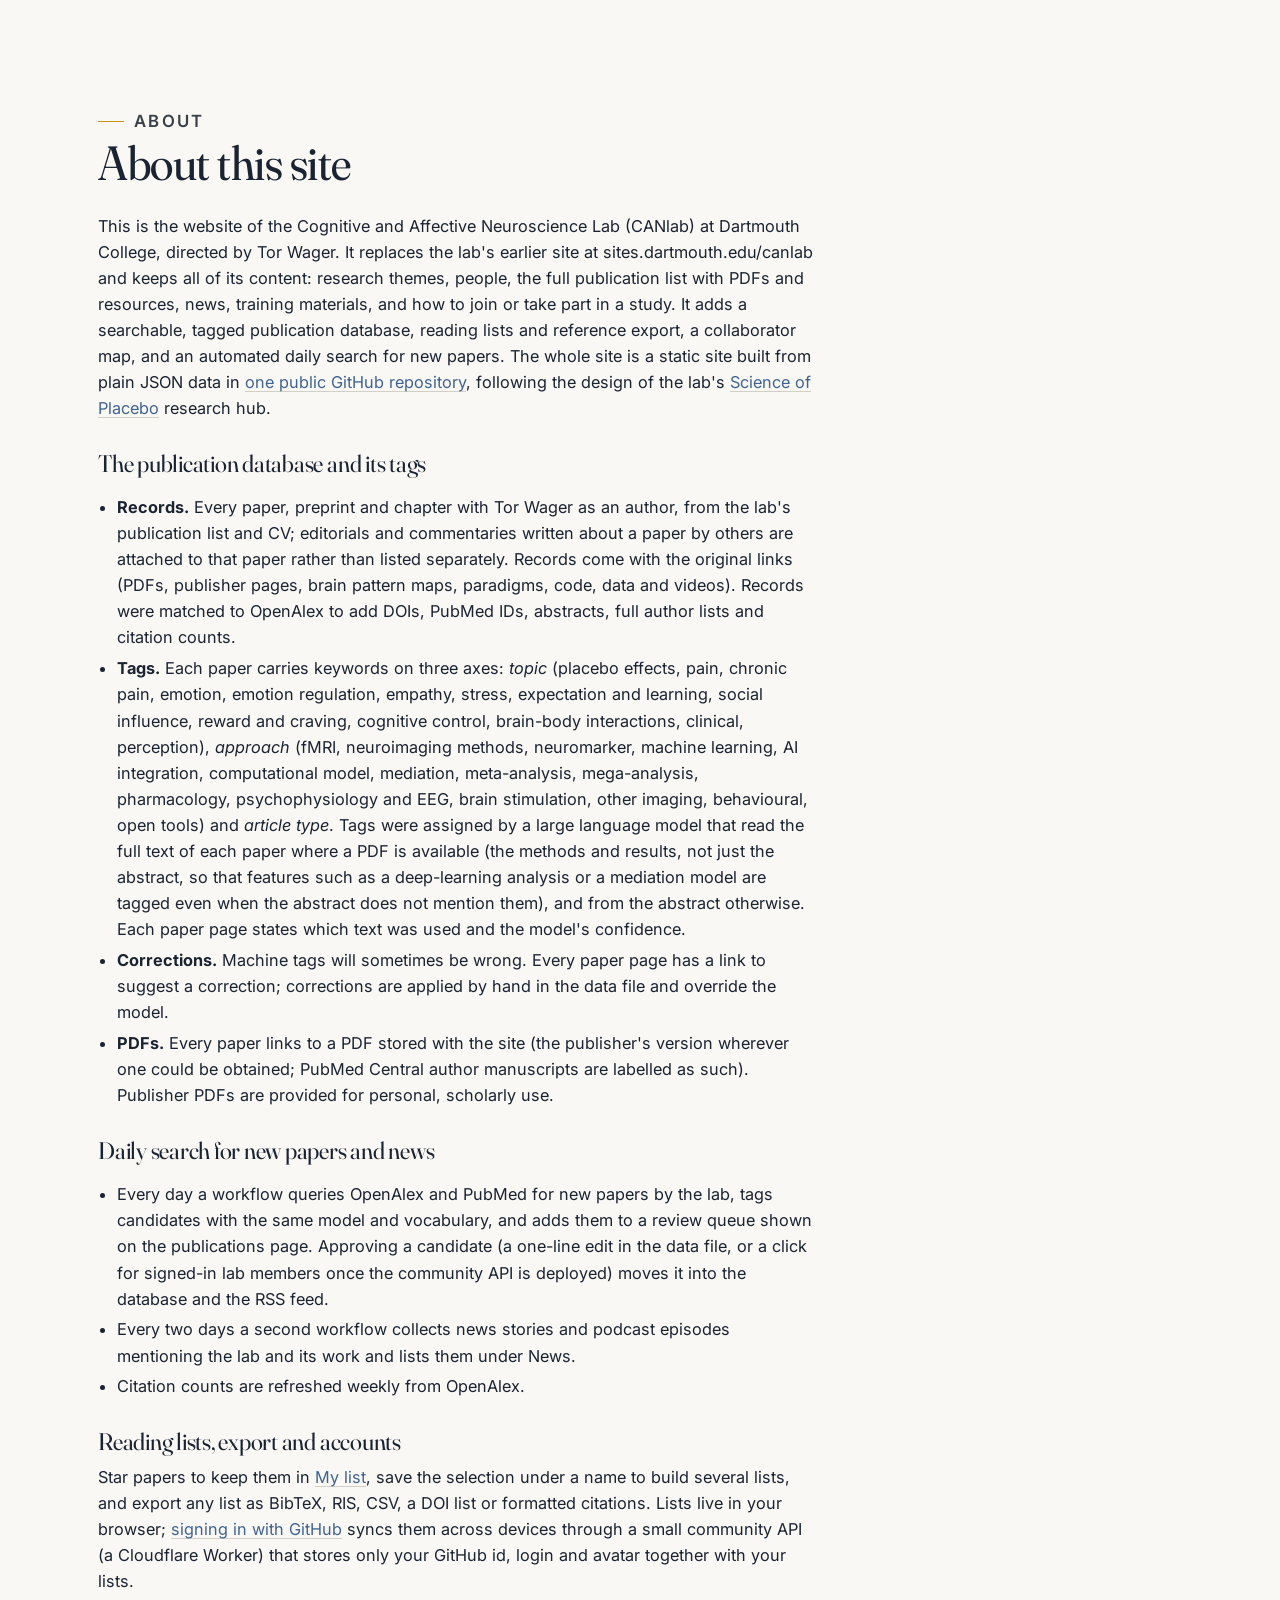
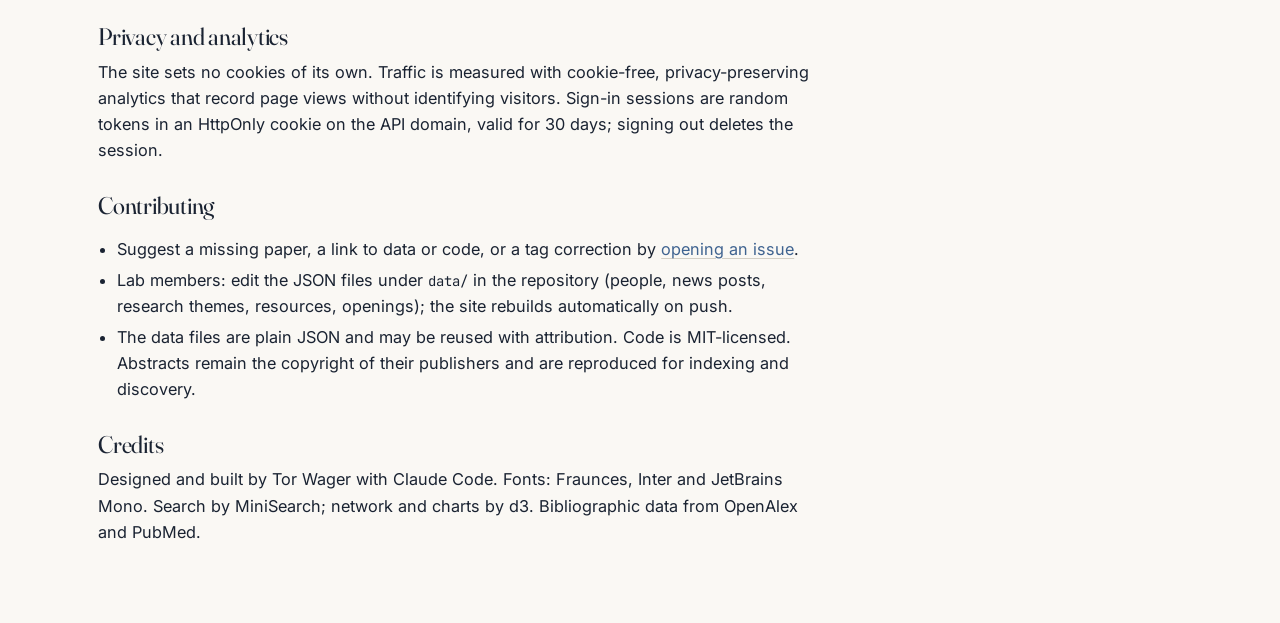
==== site/about.html @ 68ef362b "Link papers to GitHub code, paradigms and data; add Neuromarker Gallery tiles - 69 new links in data" ====
<!doctype html>
<html lang="en">
<head>
<meta charset="utf-8">
<meta name="viewport" content="width=device-width, initial-scale=1">
<title>About this site | CANlab</title>
<meta name="description" content="How the CANlab website is built: the publication database, full-text AI tagging, the daily literature search, reading lists, discussion, privacy and how to contribute.">
<link rel="preconnect" href="https://fonts.googleapis.com"><link rel="preconnect" href="https://fonts.gstatic.com" crossorigin>
<link href="https://fonts.googleapis.com/css2?family=Fraunces:ital,opsz,wght,SOFT@0,9..144,300..600,0..100;1,9..144,300..600,0..100&family=Inter:wght@400;500;600&family=JetBrains+Mono:wght@400;500&display=swap" rel="stylesheet">
<meta property="og:site_name" content="CANlab">
<meta property="og:title" content="About this site | CANlab">
<meta property="og:description" content="How the CANlab website is built and maintained.">
<meta property="og:type" content="website">
<meta property="og:url" content="https://torwager.github.io/canlab/about.html">
<meta property="og:image" content="https://torwager.github.io/canlab/assets/og.jpg">
<meta property="og:image:width" content="1200"><meta property="og:image:height" content="630">
<meta name="twitter:card" content="summary_large_image">
<meta name="twitter:image" content="https://torwager.github.io/canlab/assets/og.jpg">
<link rel="canonical" href="https://torwager.github.io/canlab/about.html">
<link rel="icon" href="assets/favicon.svg?v=3" type="image/svg+xml"><link rel="alternate icon" href="assets/favicon-32.png?v=3" sizes="32x32"><link rel="apple-touch-icon" href="assets/apple-touch-icon.png?v=3">
<link rel="stylesheet" href="assets/app.css?v=6">
</head>
<body>
<div id="site-header"></div>
<main class="wrap">
  <div class="page-head"><p class="eyebrow">About</p><h1>About this site</h1></div>
  <div class="prose">
    <p>This is the website of the Cognitive and Affective Neuroscience Lab (CANlab) at Dartmouth College, directed by Tor Wager. It replaces the lab's earlier site at sites.dartmouth.edu/canlab and keeps all of its content: research themes, people, the full publication list with PDFs and resources, news, training materials, and how to join or take part in a study. It adds a searchable, tagged publication database, reading lists and reference export, a collaborator map, and an automated daily search for new papers. The whole site is a static site built from plain JSON data in <a href="https://github.com/torwager/canlab">one public GitHub repository</a>, following the design of the lab's <a href="https://scienceofplacebo.org" target="_blank" rel="noopener">Science of Placebo</a> research hub.</p>

    <h2 id="tags">The publication database and its tags</h2>
    <ul>
      <li><b>Records.</b> Every paper, preprint and chapter with Tor Wager as an author, from the lab's publication list and CV; editorials and commentaries written about a paper by others are attached to that paper rather than listed separately. Records come with the original links (PDFs, publisher pages, brain pattern maps, paradigms, code, data and videos). Records were matched to OpenAlex to add DOIs, PubMed IDs, abstracts, full author lists and citation counts.</li>
      <li><b>Tags.</b> Each paper carries keywords on three axes: <i>topic</i> (placebo effects, pain, chronic pain, emotion, emotion regulation, empathy, stress, expectation and learning, social influence, reward and craving, cognitive control, brain-body interactions, clinical, perception), <i>approach</i> (fMRI, neuroimaging methods, neuromarker, machine learning, AI integration, computational model, mediation, meta-analysis, mega-analysis, pharmacology, psychophysiology and EEG, brain stimulation, other imaging, behavioural, open tools) and <i>article type</i>. Tags were assigned by a large language model that read the full text of each paper where a PDF is available (the methods and results, not just the abstract, so that features such as a deep-learning analysis or a mediation model are tagged even when the abstract does not mention them), and from the abstract otherwise. Each paper page states which text was used and the model's confidence.</li>
      <li><b>Corrections.</b> Machine tags will sometimes be wrong. Every paper page has a link to suggest a correction; corrections are applied by hand in the data file and override the model.</li>
      <li><b>PDFs.</b> Every paper links to a PDF stored with the site (the publisher's version wherever one could be obtained; PubMed Central author manuscripts are labelled as such). Publisher PDFs are provided for personal, scholarly use.</li>
    </ul>

    <h2 id="daily">Daily search for new papers and news</h2>
    <ul>
      <li>Every day a workflow queries OpenAlex and PubMed for new papers by the lab, tags candidates with the same model and vocabulary, and adds them to a review queue shown on the publications page. Approving a candidate (a one-line edit in the data file, or a click for signed-in lab members once the community API is deployed) moves it into the database and the RSS feed.</li>
      <li>Every two days a second workflow collects news stories and podcast episodes mentioning the lab and its work and lists them under News.</li>
      <li>Citation counts are refreshed weekly from OpenAlex.</li>
    </ul>

    <h2 id="lists">Reading lists, export and accounts</h2>
    <p>Star papers to keep them in <a href="mylist.html">My list</a>, save the selection under a name to build several lists, and export any list as BibTeX, RIS, CSV, a DOI list or formatted citations. Lists live in your browser; <a href="account.html">signing in with GitHub</a> syncs them across devices through a small community API (a Cloudflare Worker) that stores only your GitHub id, login and avatar together with your lists.</p>

    <h2 id="privacy">Privacy and analytics</h2>
    <p>The site sets no cookies of its own. Traffic is measured with cookie-free, privacy-preserving analytics that record page views without identifying visitors. Sign-in sessions are random tokens in an HttpOnly cookie on the API domain, valid for 30 days; signing out deletes the session.</p>

    <h2 id="contribute">Contributing</h2>
    <ul>
      <li>Suggest a missing paper, a link to data or code, or a tag correction by <a href="https://github.com/torwager/canlab/issues/new">opening an issue</a>.</li>
      <li>Lab members: edit the JSON files under <code>data/</code> in the repository (people, news posts, research themes, resources, openings); the site rebuilds automatically on push.</li>
      <li>The data files are plain JSON and may be reused with attribution. Code is MIT-licensed. Abstracts remain the copyright of their publishers and are reproduced for indexing and discovery.</li>
    </ul>

    <h2>Credits</h2>
    <p>Designed and built by Tor Wager with Claude Code. Fonts: Fraunces, Inter and JetBrains Mono. Search by MiniSearch; network and charts by d3. Bibliographic data from OpenAlex and PubMed.</p>
  </div>
</main>
<div id="site-footer"></div>
<script src="assets/config.js?v=6"></script>
<script src="assets/app.js?v=6"></script>
<script src="assets/layout.js?v=6"></script>
</body>
</html>
---- site/assets/app.css ----
/* ==========================================================================
   Science of Placebo — site styles
   Same family as the Elements of fMRI site: warm paper, Fraunces display + Inter text,
   amber reserved for energy/interaction. Steel blue is the "pill" secondary.
   ========================================================================== */
:root {
  --bg: #faf8f4; --bg-2: #f2efe8; --bg-3: #e9edf0;
  --ink: #1a2332; --ink-2: #3a4049; --muted: #646b75;
  --line: #e3dfd6; --line-2: #d3cfc6;
  --amber: #e9b949; --amber-deep: #c7931a; --amber-soft: #fbf0d0;
  --steel: #6f8fb0; --steel-deep: #3f6390; --steel-soft: #e3ebf3;
  --white: #ffffff; --surface: #ffffff; --surface-2: #f2efe8;
  --ok: #1f7a4d; --ok-soft: #ddf3e7; --warn: #8a6100; --warn-soft: #fff1cc; --nocebo: #b7410e; --nocebo-soft: #fbe9e0;
  --shadow: 0 1px 2px rgba(26,35,50,.04), 0 12px 32px -12px rgba(26,35,50,.16);
  --radius: 18px; --radius-sm: 10px; --max: 1180px; --pad: clamp(20px, 4vw, 48px);
  --serif: "Fraunces", "Iowan Old Style", "Palatino Linotype", Georgia, serif;
  --sans: "Inter", -apple-system, BlinkMacSystemFont, "Segoe UI", Helvetica, Arial, sans-serif;
  --mono: "JetBrains Mono", "SFMono-Regular", Menlo, monospace;
  --ease: cubic-bezier(.2,.7,.2,1);
  color-scheme: light;
}
@media (prefers-color-scheme: dark) {
  :root:not([data-theme="light"]) {
    --bg: #12161d; --bg-2: #181d26; --bg-3: #1d232e; --ink: #e8e6df; --ink-2: #c3c1b8; --muted: #8e938f;
    --line: #2a303a; --line-2: #3a414d; --amber: #e9b949; --amber-deep: #f0c45b; --amber-soft: #3a2f10;
    --steel: #8fb0d2; --steel-deep: #a9c4e0; --steel-soft: #1e2c3d; --white: #1a2029; --surface: #1a2029; --surface-2: #232a35;
    --ok: #6fcf97; --ok-soft: #173124; --warn: #e8c15a; --warn-soft: #3a2f10; --nocebo: #f0a07a; --nocebo-soft: #3a2419;
    --shadow: 0 1px 2px rgba(0,0,0,.4), 0 12px 32px -12px rgba(0,0,0,.6);
    color-scheme: dark;
  }
}
:root[data-theme="dark"] {
  --bg: #12161d; --bg-2: #181d26; --bg-3: #1d232e; --ink: #e8e6df; --ink-2: #c3c1b8; --muted: #8e938f;
  --line: #2a303a; --line-2: #3a414d; --amber: #e9b949; --amber-deep: #f0c45b; --amber-soft: #3a2f10;
  --steel: #8fb0d2; --steel-deep: #a9c4e0; --steel-soft: #1e2c3d; --white: #1a2029; --surface: #1a2029; --surface-2: #232a35;
  --ok: #6fcf97; --ok-soft: #173124; --warn: #e8c15a; --warn-soft: #3a2f10; --nocebo: #f0a07a; --nocebo-soft: #3a2419;
  --shadow: 0 1px 2px rgba(0,0,0,.4), 0 12px 32px -12px rgba(0,0,0,.6);
  color-scheme: dark;
}

*, *::before, *::after { box-sizing: border-box; }
html { scroll-behavior: smooth; -webkit-text-size-adjust: 100%; }
body { margin: 0; background: var(--bg); color: var(--ink); font-family: var(--sans); font-size: 16px; line-height: 1.6; -webkit-font-smoothing: antialiased; }
img { max-width: 100%; height: auto; display: block; }
a { color: inherit; text-decoration: none; }
p a, li a, dd a, .prose a, .paper .links a, .meta a, .res a, .card a, .kv a { color: var(--steel-deep); text-decoration: underline; text-decoration-color: var(--line-2); text-underline-offset: 3px; }
p a:hover, li a:hover, .paper .links a:hover { text-decoration-color: var(--amber-deep); }
h1, h2, h3 { font-family: var(--serif); font-weight: 400; letter-spacing: -.01em; line-height: 1.15; margin: 0 0 .4em; text-wrap: balance; }
h1 { font-size: clamp(2rem, 4.2vw, 3rem); font-variation-settings: "opsz" 144, "SOFT" 40; }
h2 { font-size: clamp(1.5rem, 2.6vw, 2.1rem); font-variation-settings: "opsz" 96; }
h3 { font-size: 1.25rem; }
p { margin: 0 0 .9em; }
code, .mono { font-family: var(--mono); font-size: .85em; }
:focus-visible { outline: 2px solid var(--amber-deep); outline-offset: 2px; }
.tnum { font-variant-numeric: tabular-nums; }
.muted { color: var(--muted); }
.small { font-size: .88rem; }
.eyebrow { font-size: .76rem; font-weight: 600; letter-spacing: .14em; text-transform: uppercase; color: var(--amber-deep); margin: 0 0 .8rem; display: inline-flex; align-items: center; gap: .6em; }
.eyebrow::before { content: ""; width: 26px; height: 1px; background: var(--amber-deep); }
.wrap { max-width: var(--max); margin: 0 auto; padding-left: var(--pad); padding-right: var(--pad); }
main.wrap { padding-top: 104px; padding-bottom: 4rem; }
::selection { background: var(--amber-soft); }

/* Header (fixed, blurs on scroll) */
.site-header { position: fixed; inset: 0 0 auto 0; z-index: 50; height: 72px; display: flex; align-items: center; transition: background .35s, box-shadow .35s; }
.site-header.solid, .site-header.scrolled { background: color-mix(in srgb, var(--bg) 86%, transparent); backdrop-filter: blur(14px); -webkit-backdrop-filter: blur(14px); box-shadow: 0 1px 0 var(--line); }
.site-header .wrap { width: 100%; display: flex; align-items: center; justify-content: space-between; gap: 1rem; }
.brand { font-family: var(--serif); font-size: 1.15rem; display: flex; align-items: center; gap: .6em; white-space: nowrap; }
.brand b { font-weight: 600; }
.pill-logo { width: 30px; height: 15px; border-radius: 8px; display: inline-block; background: linear-gradient(90deg, var(--steel) 50%, var(--amber) 50%); box-shadow: inset 0 0 0 1.5px rgba(26,35,50,.25); }
.nav { display: flex; gap: .1rem; align-items: center; flex-wrap: nowrap; }
.nav a { padding: .5em .7em; border-radius: 999px; font-size: .88rem; font-weight: 500; color: var(--ink-2); transition: background .2s, color .2s; }
.nav a:hover { background: rgba(26,35,50,.06); color: var(--ink); }
.nav a.active { background: var(--amber-soft); color: var(--ink); font-weight: 600; }
.nav a.cta { background: var(--amber); color: #1a2332; font-weight: 600; margin-left: .4rem; }
.menu { position: relative; }
.menu-list { display: none; position: absolute; top: 100%; left: 0; min-width: 180px; background: var(--surface); border: 1px solid var(--line); border-radius: 12px; box-shadow: var(--shadow); padding: .35rem; flex-direction: column; z-index: 60; }
.menu-list a { display: block; padding: .5em .8em; border-radius: 8px; font-size: .9rem; color: var(--ink-2); }
.menu-list a:hover { background: var(--surface-2); color: var(--ink); }
.menu:hover .menu-list, .menu:focus-within .menu-list, .menu.open .menu-list { display: flex; }
@media (max-width: 900px) { .menu-list { position: static; display: flex; box-shadow: none; border: none; padding-left: 1rem; } }
.nav-toggle { display: none; background: none; border: 1px solid var(--line-2); border-radius: 999px; width: 42px; height: 42px; cursor: pointer; align-items: center; justify-content: center; }
.nav-toggle span { display: block; width: 18px; height: 2px; background: var(--ink); position: relative; }
.nav-toggle span::before, .nav-toggle span::after { content: ""; position: absolute; left: 0; width: 18px; height: 2px; background: var(--ink); }
.nav-toggle span::before { top: -6px; } .nav-toggle span::after { top: 6px; }
@media (max-width: 900px) {
  .nav-toggle { display: inline-flex; }
  .nav { position: fixed; top: 72px; left: 0; right: 0; background: color-mix(in srgb, var(--bg) 97%, transparent); backdrop-filter: blur(14px); flex-direction: column; align-items: stretch; padding: .6rem var(--pad) 1.2rem; border-bottom: 1px solid var(--line); transform: translateY(-8px); opacity: 0; pointer-events: none; transition: opacity .25s, transform .25s; }
  .nav.open { opacity: 1; transform: none; pointer-events: auto; }
}

/* Buttons */
.btn { display: inline-flex; align-items: center; gap: .55em; padding: .7em 1.25em; border-radius: 999px; font: inherit; font-weight: 600; font-size: .92rem; border: 1px solid transparent; cursor: pointer; white-space: nowrap; transition: transform .25s var(--ease), box-shadow .25s var(--ease), background .25s, border-color .25s; background: var(--surface); color: var(--ink); border-color: var(--line-2); }
.btn:hover { transform: translateY(-2px); border-color: var(--ink); }
.btn.primary, .btn-amber { background: var(--amber); color: #1a2332; border-color: transparent; box-shadow: 0 10px 24px -10px rgba(199,147,26,.7); }
.btn.primary:hover, .btn-amber:hover { background: #f0c45b; }
.btn-ghost { background: color-mix(in srgb, var(--surface) 55%, transparent); backdrop-filter: blur(8px); }
.btn.link { border: none; background: none; color: var(--steel-deep); padding: .3rem .4rem; text-decoration: underline; text-underline-offset: 3px; }
.btn.link:hover { transform: none; }
.btn svg { width: 1em; height: 1em; }
.btn[disabled] { opacity: .45; pointer-events: none; }

/* Page head + stats */
.page-head { margin-bottom: 1.4rem; max-width: 62rem; }
.page-head p { color: var(--ink-2); max-width: 66ch; margin: 0; font-size: 1.05rem; }
.stat-row { display: flex; gap: 2rem; flex-wrap: wrap; margin: .6rem 0 1.6rem; border-top: 1px solid var(--line); border-bottom: 1px solid var(--line); padding: 1rem 0; }
.stat { display: flex; flex-direction: column; }
.stat b { font-family: var(--serif); font-size: 1.6rem; font-weight: 400; line-height: 1.1; }
.stat span { font-size: .74rem; color: var(--muted); text-transform: uppercase; letter-spacing: .1em; }

/* Layout */
.layout { display: grid; grid-template-columns: 272px minmax(0, 1fr); gap: 1.8rem; align-items: start; }
@media (max-width: 880px) { .layout { grid-template-columns: 1fr; } .filters { position: static !important; max-height: none !important; } }
.filters { position: sticky; top: 88px; max-height: calc(100vh - 100px); overflow-y: auto; padding-right: .3rem; }
.filters details { border-top: 1px solid var(--line); padding: .55rem 0; }
.filters details:last-child { border-bottom: 1px solid var(--line); }
.filters summary { cursor: pointer; font-weight: 600; font-size: .78rem; text-transform: uppercase; letter-spacing: .1em; color: var(--ink-2); list-style: none; display: flex; align-items: center; gap: .5rem; }
.filters summary::-webkit-details-marker { display: none; }
.filters summary::before { content: ""; width: 10px; height: 10px; border-radius: 3px; background: var(--ax); flex: none; }
.filters summary .cnt { margin-left: auto; color: var(--muted); font-weight: 500; font-size: .74rem; }
.chipset { display: flex; flex-wrap: wrap; gap: .3rem; padding: .5rem 0 .2rem; }
.filter-top { display: flex; gap: .5rem; align-items: center; margin-bottom: .7rem; flex-wrap: wrap; }
.filter-top .count { font-size: .88rem; color: var(--ink-2); }

/* Chips */
.chip { display: inline-flex; align-items: center; gap: .3rem; font-size: .74rem; font-weight: 600; padding: .18rem .6rem; border-radius: 999px; background: var(--chip-bg, var(--surface-2)); color: var(--chip-fg, var(--ink-2)); border: 1px solid transparent; line-height: 1.35; white-space: nowrap; cursor: pointer; user-select: none; }
.chip:hover { border-color: var(--chip-fg, var(--muted)); }
.chip.on { box-shadow: 0 0 0 2px var(--chip-fg, var(--amber)); }
.chip .x { opacity: .6; font-weight: 800; }
.chip.static { cursor: default; }
.chip.static:hover { border-color: transparent; }

/* My list stars */
.star { font: inherit; font-size: 1.05rem; line-height: 1; background: none; border: none; color: var(--muted); cursor: pointer; padding: 0 .35rem 0 0; vertical-align: -1px; }
.star:hover, .star.on { color: var(--amber-deep); }
.navcount { display: inline-block; min-width: 1.3em; padding: 0 .35em; border-radius: 999px; background: var(--amber); color: #1a2332; font-size: .72rem; font-weight: 700; text-align: center; vertical-align: 1px; }

.exportmenu { position: relative; display: inline-block; }
.exportmenu summary { list-style: none; }
.exportmenu summary::-webkit-details-marker { display: none; }
.exportmenu .menu-list a { white-space: normal; }

/* Paper cards */
.papers { display: flex; flex-direction: column; gap: .75rem; }
.paper { background: var(--surface); border: 1px solid var(--line); border-radius: var(--radius-sm); padding: 1rem 1.15rem; display: grid; gap: .45rem; transition: box-shadow .2s var(--ease), border-color .2s; }
.paper:hover { border-color: var(--line-2); box-shadow: var(--shadow); }
.paper .title { font-family: var(--serif); font-size: 1.12rem; line-height: 1.3; color: var(--ink); }
.paper .title a { color: inherit; }
.paper .meta { font-size: .86rem; color: var(--ink-2); display: flex; flex-wrap: wrap; gap: .25rem .7rem; align-items: baseline; }
.paper .meta .date { font-family: var(--mono); font-size: .76rem; color: var(--muted); }
.paper .summary { color: var(--ink-2); font-size: .95rem; max-width: 80ch; }
.paper .chips { display: flex; flex-wrap: wrap; gap: .3rem; }
.paper .links { display: flex; flex-wrap: wrap; gap: .9rem; font-size: .84rem; }
.badge { font-size: .68rem; font-weight: 700; letter-spacing: .06em; text-transform: uppercase; padding: .1rem .45rem; border-radius: 5px; background: var(--surface-2); color: var(--ink-2); }
.badge.new { background: var(--ok-soft); color: var(--ok); }
.badge.adjacent { background: var(--warn-soft); color: var(--warn); }
.badge.oa { background: var(--steel-soft); color: var(--steel-deep); }
.week-head { font-size: .74rem; font-weight: 600; text-transform: uppercase; letter-spacing: .12em; color: var(--muted); margin: .9rem 0 .1rem; display: flex; align-items: center; gap: .7rem; }
.week-head::after { content: ""; flex: 1; height: 1px; background: var(--line); }

/* Search */
.searchbar { display: flex; gap: .5rem; margin-bottom: .9rem; }
.searchbar input { flex: 1; font: inherit; font-size: 1rem; padding: .7em 1em; border-radius: 999px; border: 1px solid var(--line-2); background: var(--surface); color: var(--ink); }
.searchbar input:focus { border-color: var(--amber-deep); outline: none; }
.sortbar { display: flex; gap: .7rem; align-items: center; font-size: .86rem; color: var(--ink-2); flex-wrap: wrap; }
select, input[type="search"] { font: inherit; }
select { font-size: .86rem; padding: .3rem .5rem; border-radius: 8px; border: 1px solid var(--line-2); background: var(--surface); color: var(--ink); }
.pager { display: flex; gap: .6rem; justify-content: center; margin-top: 1.4rem; align-items: center; }
mark { background: var(--amber-soft); color: inherit; padding: 0 .1em; border-radius: 3px; }

/* Paper detail */
.detail { background: var(--surface); border: 1px solid var(--line); border-radius: var(--radius); padding: 1.6rem 1.8rem; display: grid; gap: 1.1rem; max-width: 920px; box-shadow: var(--shadow); }
.detail h1 { font-size: clamp(1.5rem, 2.6vw, 2rem); }
.detail .abstract { max-width: 75ch; color: var(--ink); }
.detail .kv { display: grid; grid-template-columns: max-content 1fr; gap: .35rem 1rem; font-size: .9rem; }
.detail .kv dt { color: var(--muted); font-weight: 600; }
.detail .kv dd { margin: 0; }
.axis-row { display: grid; grid-template-columns: 150px 1fr; gap: .4rem .8rem; align-items: baseline; font-size: .86rem; }
.axis-row .axis { color: var(--muted); font-weight: 600; text-transform: uppercase; letter-spacing: .08em; font-size: .7rem; }
.callout { border-left: 3px solid var(--amber); background: var(--amber-soft); padding: .8rem 1rem; border-radius: 0 10px 10px 0; font-size: .95rem; }
.callout.nocebo { border-color: var(--nocebo); background: var(--nocebo-soft); }

/* Events + resources */
.cards { display: grid; grid-template-columns: repeat(auto-fill, minmax(300px, 1fr)); gap: .9rem; }
.card { background: var(--surface); border: 1px solid var(--line); border-radius: var(--radius-sm); padding: 1rem 1.1rem; display: grid; gap: .35rem; align-content: start; }
.card h3 { font-size: 1.1rem; margin: 0; }
.card h3 a { color: var(--ink); text-decoration: none; }
.card .where { font-size: .85rem; color: var(--ink-2); }
.card .date { font-family: var(--mono); font-size: .78rem; color: var(--amber-deep); font-weight: 600; }
.card p { font-size: .9rem; color: var(--ink-2); margin: 0; }
.section { margin: 1.8rem 0 .7rem; display: flex; align-items: baseline; gap: .8rem; }
.section h2 { font-size: 1.35rem; margin: 0; }
.section .muted { font-size: .86rem; }
.res-list { display: grid; gap: .5rem; }
.res { display: grid; grid-template-columns: 1fr auto; gap: .2rem 1rem; padding: .75rem .95rem; background: var(--surface); border: 1px solid var(--line); border-radius: var(--radius-sm); }
.res .name { font-weight: 600; }
.res .name a { text-decoration: none; color: var(--ink); }
.res .name a:hover { color: var(--steel-deep); }
.res .sub { grid-column: 1 / -1; color: var(--ink-2); font-size: .88rem; }
.res .country { color: var(--muted); font-size: .8rem; white-space: nowrap; }
.prose { max-width: 72ch; font-size: 1.02rem; }
.prose h2 { margin: 1.8rem 0 .5rem; font-size: 1.5rem; }
.prose ul { padding-left: 1.2rem; }
.prose li { margin: .3rem 0; }
.jips { background: var(--surface); border: 1px solid var(--line); border-radius: var(--radius-sm); padding: 1rem 1.2rem; display: flex; gap: 1rem; align-items: center; flex-wrap: wrap; margin: 1rem 0; box-shadow: var(--shadow); }
.jips b { font-family: var(--serif); font-weight: 600; }
.empty { padding: 2rem; text-align: center; color: var(--muted); border: 1px dashed var(--line-2); border-radius: var(--radius-sm); }
.spinner { color: var(--muted); font-size: .9rem; padding: 1rem 0; }

/* Footer */
.site-footer { border-top: 1px solid var(--line); padding: 2.6rem 0 2.2rem; color: var(--muted); font-size: .88rem; margin-top: 3rem; }
.site-footer .wrap { display: grid; gap: 1.5rem; grid-template-columns: 1fr; }
@media (min-width: 760px) { .site-footer .wrap { grid-template-columns: 1.4fr 1fr 1fr; } }
.site-footer strong { color: var(--ink); font-weight: 600; display: block; margin-bottom: .4rem; }
.site-footer a { color: var(--ink-2); text-decoration: underline; text-decoration-color: var(--line-2); text-underline-offset: 3px; }
.site-footer ul { list-style: none; padding: 0; margin: 0; }
.site-footer li { margin: .3rem 0; }
.site-footer .credit-row { grid-column: 1 / -1; border-top: 1px solid var(--line); padding-top: .9rem; font-size: .78rem; color: var(--muted); }
.site-footer .credit-row a { color: var(--muted); text-decoration-color: var(--line-2); }

/* Tiles (landing + section links) */
.tiles { display: grid; gap: 1.2rem; grid-template-columns: 1fr; }
@media (min-width: 700px) { .tiles { grid-template-columns: repeat(2, 1fr); } }
@media (min-width: 1020px) { .tiles { grid-template-columns: repeat(3, 1fr); } }
.tile { position: relative; display: flex; flex-direction: column; justify-content: space-between; min-height: 230px; padding: 1.7rem; border-radius: var(--radius); background: var(--surface); border: 1px solid var(--line); box-shadow: var(--shadow); overflow: hidden; transition: transform .35s var(--ease), box-shadow .35s var(--ease), border-color .35s; }
.tile:hover { transform: translateY(-6px); box-shadow: 0 2px 4px rgba(26,35,50,.04), 0 28px 48px -20px rgba(26,35,50,.25); border-color: var(--line-2); }
.tile .ic { width: 44px; height: 44px; border-radius: 12px; display: grid; place-items: center; background: var(--amber-soft); color: var(--amber-deep); font-size: 1.25rem; margin-bottom: .2rem; transition: background .35s, color .35s; }
.tile:hover .ic { background: var(--amber); color: #1a2332; }
.tile h3 { margin: .8rem 0 .3rem; font-size: 1.35rem; }
.tile p { margin: 0 0 1.1rem; color: var(--muted); font-size: .95rem; }
.tile .go { display: inline-flex; align-items: center; gap: .5em; font-weight: 600; font-size: .9rem; }
.tile .go svg { width: 18px; height: 18px; transition: transform .3s var(--ease); }
.tile:hover .go svg { transform: translateX(4px); }
@property --glow-angle { syntax: '<angle>'; inherits: false; initial-value: 0deg; }
.glow { position: relative; isolation: isolate; }
.glow::before { content: ""; position: absolute; inset: -1px; border-radius: inherit; padding: 2px; z-index: 1; pointer-events: none; background: conic-gradient(from var(--glow-angle), transparent 0deg, transparent 250deg, rgba(233,185,73,.25) 290deg, #e9b949 330deg, #fff3c4 345deg, transparent 360deg); -webkit-mask: linear-gradient(#000 0 0) content-box, linear-gradient(#000 0 0); -webkit-mask-composite: xor; mask-composite: exclude; opacity: 0; transition: opacity .35s; }
.glow::after { content: ""; position: absolute; inset: -2px; border-radius: inherit; z-index: 0; pointer-events: none; box-shadow: 0 0 0 1px rgba(233,185,73,.35), 0 0 32px -6px rgba(233,185,73,.55); opacity: 0; transition: opacity .35s; }
.glow:hover::before, .glow:focus-within::before { opacity: 1; animation: glow-run 1.7s linear infinite; }
.glow:hover::after, .glow:focus-within::after { opacity: 1; }
@keyframes glow-run { to { --glow-angle: 360deg; } }
@supports not (background: conic-gradient(from var(--glow-angle), red, blue)) { .glow:hover::before { animation: none; background: linear-gradient(120deg, transparent, #e9b949, transparent); } }
.glow > * { position: relative; z-index: 2; }

/* Scroll reveal */
.rv { opacity: 0; transform: translateY(18px); transition: opacity .6s var(--ease), transform .6s var(--ease); }
.rv.in { opacity: 1; transform: none; }
.rv-d1 { transition-delay: .1s; } .rv-d2 { transition-delay: .2s; } .rv-d3 { transition-delay: .3s; }
@media (prefers-reduced-motion: reduce) { .rv { opacity: 1; transform: none; transition: none; } .tile { transition: none; } .glow:hover::before { animation: none; } .paper { transition: none; } }
.sr-only { position: absolute; width: 1px; height: 1px; overflow: hidden; clip: rect(0 0 0 0); }

/* ==========================================================================
   CANlab additions
   ========================================================================== */
.brand-mark { width: 34px; height: 34px; display: inline-grid; place-items: center; border-radius: 9px; background: var(--amber-soft); flex: none; }
.brand-mark img { width: 26px; height: 26px; object-fit: contain; display: block; }
.paper .meta .authors { font-weight: 500; color: var(--ink); }
.paper .meta .journal i { font-style: italic; }
.paper .meta .cites { color: var(--muted); font-size: .8rem; }
.paper .links a.plink { display: inline-flex; align-items: center; gap: .3em; padding: .2em .65em; border-radius: 999px; border: 1px solid var(--line-2); color: var(--ink-2); text-decoration: none; font-size: .8rem; font-weight: 500; background: var(--surface); transition: border-color .2s, background .2s; }
.paper .links a.plink:hover, .detail .plinks a.plink:hover { border-color: var(--ink); text-decoration: none; }
.paper .links a.plink.pdf, .detail .plinks a.plink.pdf { background: var(--amber-soft); border-color: transparent; color: var(--ink); font-weight: 600; }
.paper .links a.plink.maps, .detail .plinks a.plink.maps { background: var(--steel-soft); border-color: transparent; color: var(--steel-deep); }
.paper .links a.plink.detail { border-style: dashed; }
.paper .links a.plink.code, .detail .plinks a.plink.code, .paper .links a.plink.paradigm, .detail .plinks a.plink.paradigm, .paper .links a.plink.data, .detail .plinks a.plink.data { border-color: var(--steel); color: var(--steel-deep); }
.paper .links a.plink.nm, .detail .plinks a.plink.nm { background: var(--ink); border-color: transparent; color: var(--bg); }
.nm-tiles { display: grid; gap: .7rem; }
.nm-tile { display: flex; gap: 1rem; align-items: stretch; border: 1px solid var(--line); border-radius: 14px; overflow: hidden; background: var(--bg-2); color: var(--ink); text-decoration: none; transition: border-color .25s, transform .25s var(--ease), box-shadow .25s; }
.nm-tile:hover { border-color: var(--amber); transform: translateY(-2px); box-shadow: var(--shadow); text-decoration: none; }
.nm-tile img { flex: none; width: 180px; height: auto; aspect-ratio: 36 / 26; object-fit: cover; background: #000; display: block; }
.nm-tile .nm-body { display: flex; flex-direction: column; justify-content: center; gap: .25rem; padding: .8rem 1rem .8rem 0; }
.nm-tile .nm-kicker { font-family: "JetBrains Mono", ui-monospace, monospace; font-size: .72rem; letter-spacing: .04em; text-transform: uppercase; color: var(--amber-deep); }
.nm-tile b { font-family: Fraunces, Georgia, serif; font-weight: 400; font-size: 1.2rem; }
.nm-tile .go { font-weight: 600; font-size: .88rem; }
@media (max-width: 560px) { .nm-tile { flex-direction: column; gap: 0; } .nm-tile img { width: 100%; max-height: 190px; object-fit: contain; } .nm-tile .nm-body { padding: .8rem 1rem; } }
.paper .links { gap: .4rem; }
.year-head { font-family: var(--serif); font-size: 1.5rem; margin: 1.6rem 0 .5rem; display: flex; align-items: baseline; gap: .7rem; scroll-margin-top: 90px; }
.year-head::after { content: ""; flex: 1; height: 1px; background: var(--line); }
.year-head .n { font-family: var(--sans); font-size: .78rem; color: var(--muted); letter-spacing: .08em; text-transform: uppercase; }
.year-nav { display: flex; flex-wrap: wrap; gap: .25rem; margin: .4rem 0 1rem; }
.year-nav a { font-size: .78rem; padding: .2em .55em; border-radius: 999px; border: 1px solid var(--line); color: var(--ink-2); font-variant-numeric: tabular-nums; }
.year-nav a:hover { border-color: var(--amber-deep); color: var(--ink); }
.detail .plinks { display: flex; flex-wrap: wrap; gap: .45rem; align-items: center; }
.detail .plinks a.plink { display: inline-flex; align-items: center; gap: .3em; padding: .45em .95em; border-radius: 999px; border: 1px solid var(--line-2); color: var(--ink-2); text-decoration: none; font-size: .88rem; font-weight: 600; background: var(--surface); }
.detail .chips { display: flex; flex-wrap: wrap; gap: .3rem; }
.detail .chip[data-axis] { cursor: pointer; }
.detail .related li { margin: .3rem 0; }

/* People */
.people-grid { display: grid; gap: 1rem; grid-template-columns: repeat(auto-fill, minmax(210px, 1fr)); }
.person { background: var(--surface); border: 1px solid var(--line); border-radius: var(--radius-sm); overflow: hidden; display: grid; grid-template-rows: auto 1fr; transition: transform .3s var(--ease), box-shadow .3s var(--ease); cursor: pointer; }
.person:hover { transform: translateY(-3px); box-shadow: var(--shadow); }
.person .ph { aspect-ratio: 1 / 1; background: var(--surface-2); overflow: hidden; }
.person .ph img { width: 100%; height: 100%; object-fit: cover; object-position: center 20%; }
.person .who { padding: .8rem .95rem 1rem; }
.person .who b { display: block; font-family: var(--serif); font-size: 1.1rem; font-weight: 500; line-height: 1.2; }
.person .who span { font-size: .82rem; color: var(--muted); }
.person.open { grid-column: 1 / -1; grid-template-columns: 220px 1fr; grid-template-rows: auto; cursor: default; }
@media (max-width: 640px) { .person.open { grid-template-columns: 1fr; } }
.person.open .ph { aspect-ratio: auto; height: 100%; min-height: 220px; }
.person.open .who { display: none; }
.person .bio { display: none; padding: 1rem 1.2rem 1.2rem; font-size: .95rem; color: var(--ink-2); }
.person.open .bio { display: block; }
.person .bio h3 { margin: 0 0 .1rem; font-size: 1.4rem; }
.person .bio p { margin: 0 0 .7em; }
.person .bio .role { color: var(--muted); font-size: .85rem; margin-bottom: .6rem; }
.person .bio .close { float: right; font-size: .8rem; color: var(--steel-deep); text-decoration: underline; cursor: pointer; }
.person .bio .plinks { display: flex; flex-wrap: wrap; gap: .5rem .9rem; font-size: .85rem; }
.people-section { margin: 2rem 0 .8rem; display: flex; align-items: baseline; gap: .8rem; scroll-margin-top: 90px; }
.people-section h2 { font-size: 1.4rem; margin: 0; }
.people-section .muted { font-size: .85rem; }
.pi { display: grid; grid-template-columns: 240px 1fr; gap: 1.6rem; align-items: start; background: var(--surface); border: 1px solid var(--line); border-radius: var(--radius); padding: 1.4rem; box-shadow: var(--shadow); margin-bottom: 1rem; }
@media (max-width: 720px) { .pi { grid-template-columns: 1fr; } }
.pi img { border-radius: 14px; width: 100%; }
.pi h2 { margin: 0 0 .2rem; }
.pi .role { color: var(--muted); font-size: .9rem; margin-bottom: .8rem; }
.pi p { font-size: .98rem; color: var(--ink-2); }
.pi .links { display: flex; flex-wrap: wrap; gap: .4rem; margin-top: .6rem; }

/* Research */
.theme { display: grid; grid-template-columns: 1.1fr 1fr; gap: 2.2rem; align-items: center; padding: clamp(28px, 4vw, 52px) 0; border-top: 1px solid var(--line); scroll-margin-top: 80px; }
.theme.flip { direction: rtl; }
.theme.flip > * { direction: ltr; }
@media (max-width: 860px) { .theme { grid-template-columns: 1fr; gap: 1.2rem; } .theme.flip { direction: ltr; } }
.theme h2 { font-size: clamp(1.5rem, 2.4vw, 2rem); }
.theme .q { font-family: var(--serif); font-size: 1.15rem; color: var(--ink); font-style: italic; margin-bottom: .8rem; line-height: 1.4; }
.theme p { color: var(--ink-2); }
.theme figure { margin: 0; border-radius: var(--radius); overflow: hidden; border: 1px solid var(--line); background: var(--surface); box-shadow: var(--shadow); }
.theme figure img { width: 100%; }
.theme .papers-link { font-size: .88rem; font-weight: 600; }
.theme-nav { display: flex; flex-wrap: wrap; gap: .4rem; margin: .6rem 0 1.2rem; }
.theme-nav a { font-size: .84rem; padding: .35em .8em; border-radius: 999px; border: 1px solid var(--line-2); background: var(--surface); color: var(--ink-2); font-weight: 500; }
.theme-nav a:hover { border-color: var(--amber-deep); color: var(--ink); }

/* News */
.news-list { display: grid; gap: .9rem; grid-template-columns: 1fr; max-width: 900px; }
.post { display: grid; grid-template-columns: 1fr; gap: .4rem; background: var(--surface); border: 1px solid var(--line); border-radius: var(--radius-sm); padding: 1rem 1.2rem; }
.post.has-img { grid-template-columns: 150px 1fr; column-gap: 1.2rem; }
@media (max-width: 560px) { .post.has-img { grid-template-columns: 1fr; } }
.post .thumb { grid-row: 1 / span 4; border-radius: 10px; overflow: hidden; background: var(--surface-2); aspect-ratio: 4 / 3; }
.post .thumb img { width: 100%; height: 100%; object-fit: cover; }
.post .date { font-family: var(--mono); font-size: .76rem; color: var(--amber-deep); font-weight: 600; }
.post h3 { margin: 0; font-size: 1.25rem; }
.post .body { font-size: .95rem; color: var(--ink-2); }
.post .body img { max-width: 360px; border-radius: 8px; margin: .4rem 0; }
.post .body p:last-child { margin-bottom: 0; }
.post .src { font-size: .8rem; color: var(--muted); }
.feed-item { display: grid; grid-template-columns: 1fr; gap: .15rem; padding: .7rem .9rem; border: 1px solid var(--line); border-radius: var(--radius-sm); background: var(--surface); }
.feed-item .t { font-weight: 600; }
.feed-item .m { font-size: .8rem; color: var(--muted); }
.tabs { display: flex; gap: .3rem; flex-wrap: wrap; margin-bottom: 1rem; }
.tabs button { font: inherit; font-size: .88rem; font-weight: 600; padding: .5em 1em; border-radius: 999px; border: 1px solid var(--line-2); background: var(--surface); color: var(--ink-2); cursor: pointer; }
.tabs button.on { background: var(--amber); border-color: transparent; color: #1a2332; }

/* Resources */
.res-grid { display: grid; gap: .9rem; grid-template-columns: repeat(auto-fill, minmax(280px, 1fr)); }
.res-card { background: var(--surface); border: 1px solid var(--line); border-radius: var(--radius-sm); padding: 1rem 1.1rem; display: grid; gap: .35rem; align-content: start; }
.res-card h3 { font-size: 1.1rem; margin: 0; }
.res-card h3 a { color: var(--ink); text-decoration: none; }
.res-card h3 a:hover { color: var(--steel-deep); }
.res-card p { font-size: .9rem; color: var(--ink-2); margin: 0; }
.res-card .extra { display: flex; flex-wrap: wrap; gap: .5rem .9rem; font-size: .82rem; }
.res-card .prov { font-size: .74rem; text-transform: uppercase; letter-spacing: .1em; color: var(--muted); }

/* Join */
.openings { display: grid; gap: 1rem; grid-template-columns: repeat(auto-fit, minmax(280px, 1fr)); max-width: 980px; }
.opening { background: var(--surface); border: 1px solid var(--line); border-radius: var(--radius); overflow: hidden; box-shadow: var(--shadow); display: grid; grid-template-rows: auto 1fr; }
.opening img { width: 100%; max-height: 260px; object-fit: cover; object-position: top; border-bottom: 1px solid var(--line); }
.opening .body { padding: 1rem 1.2rem 1.2rem; display: grid; gap: .4rem; align-content: start; }
.opening h3 { margin: 0; font-size: 1.15rem; }
.opening p { margin: 0; font-size: .92rem; color: var(--ink-2); }

/* Landing */
.hero-canvas-wrap { position: relative; width: min(100%, 620px); aspect-ratio: 1 / .82; margin: 0 auto; }
.hero-canvas-wrap canvas { position: absolute; inset: 0; width: 100%; height: 100%; display: block; }
.strip-news { display: grid; gap: .8rem; grid-template-columns: repeat(auto-fit, minmax(240px, 1fr)); }
.strip-news .card h3 { font-size: 1.05rem; }

/* Candidates queue */
.cand { border-left: 3px solid var(--steel); }

/* Commentaries and editorials about a paper, shown as a linked bubble under it */
.paper .comms, .detail .comms { display: grid; gap: .35rem; margin-top: .2rem; }
.comm { display: flex; gap: .6rem; align-items: flex-start; padding: .5rem .8rem; border-radius: 12px; background: var(--steel-soft); color: var(--ink-2); font-size: .84rem; line-height: 1.35; text-decoration: none; border: 1px solid transparent; }
.comm:hover { border-color: var(--steel); text-decoration: none; }
.comm .ic { color: var(--steel-deep); flex: none; }
.comm b { color: var(--steel-deep); font-weight: 600; }

/* Sticky section navigation on long pages (people, research, join) */
.with-sidenav { display: grid; grid-template-columns: 200px minmax(0, 1fr); gap: 2rem; align-items: start; }
@media (max-width: 860px) { .with-sidenav { grid-template-columns: 1fr; } .sidenav { position: static !important; display: flex; flex-wrap: wrap; gap: .3rem; border: none !important; padding: 0 !important; margin-bottom: 1rem; } .sidenav a { border: 1px solid var(--line-2); border-radius: 999px; padding: .3em .8em !important; border-left: 1px solid var(--line-2) !important; } .sidenav .lbl { display: none; } }
.sidenav { position: sticky; top: 92px; border-left: 2px solid var(--line); padding: .2rem 0 .2rem 0; font-size: .86rem; }
.sidenav .lbl { font-size: .7rem; letter-spacing: .12em; text-transform: uppercase; color: var(--muted); padding: 0 0 .5rem .9rem; }
.sidenav a { display: block; padding: .32em .9rem; color: var(--ink-2); border-left: 2px solid transparent; margin-left: -2px; text-decoration: none; line-height: 1.3; }
.sidenav a:hover { color: var(--ink); border-left-color: var(--line-2); }
.sidenav a.on { color: var(--ink); font-weight: 600; border-left-color: var(--amber-deep); }
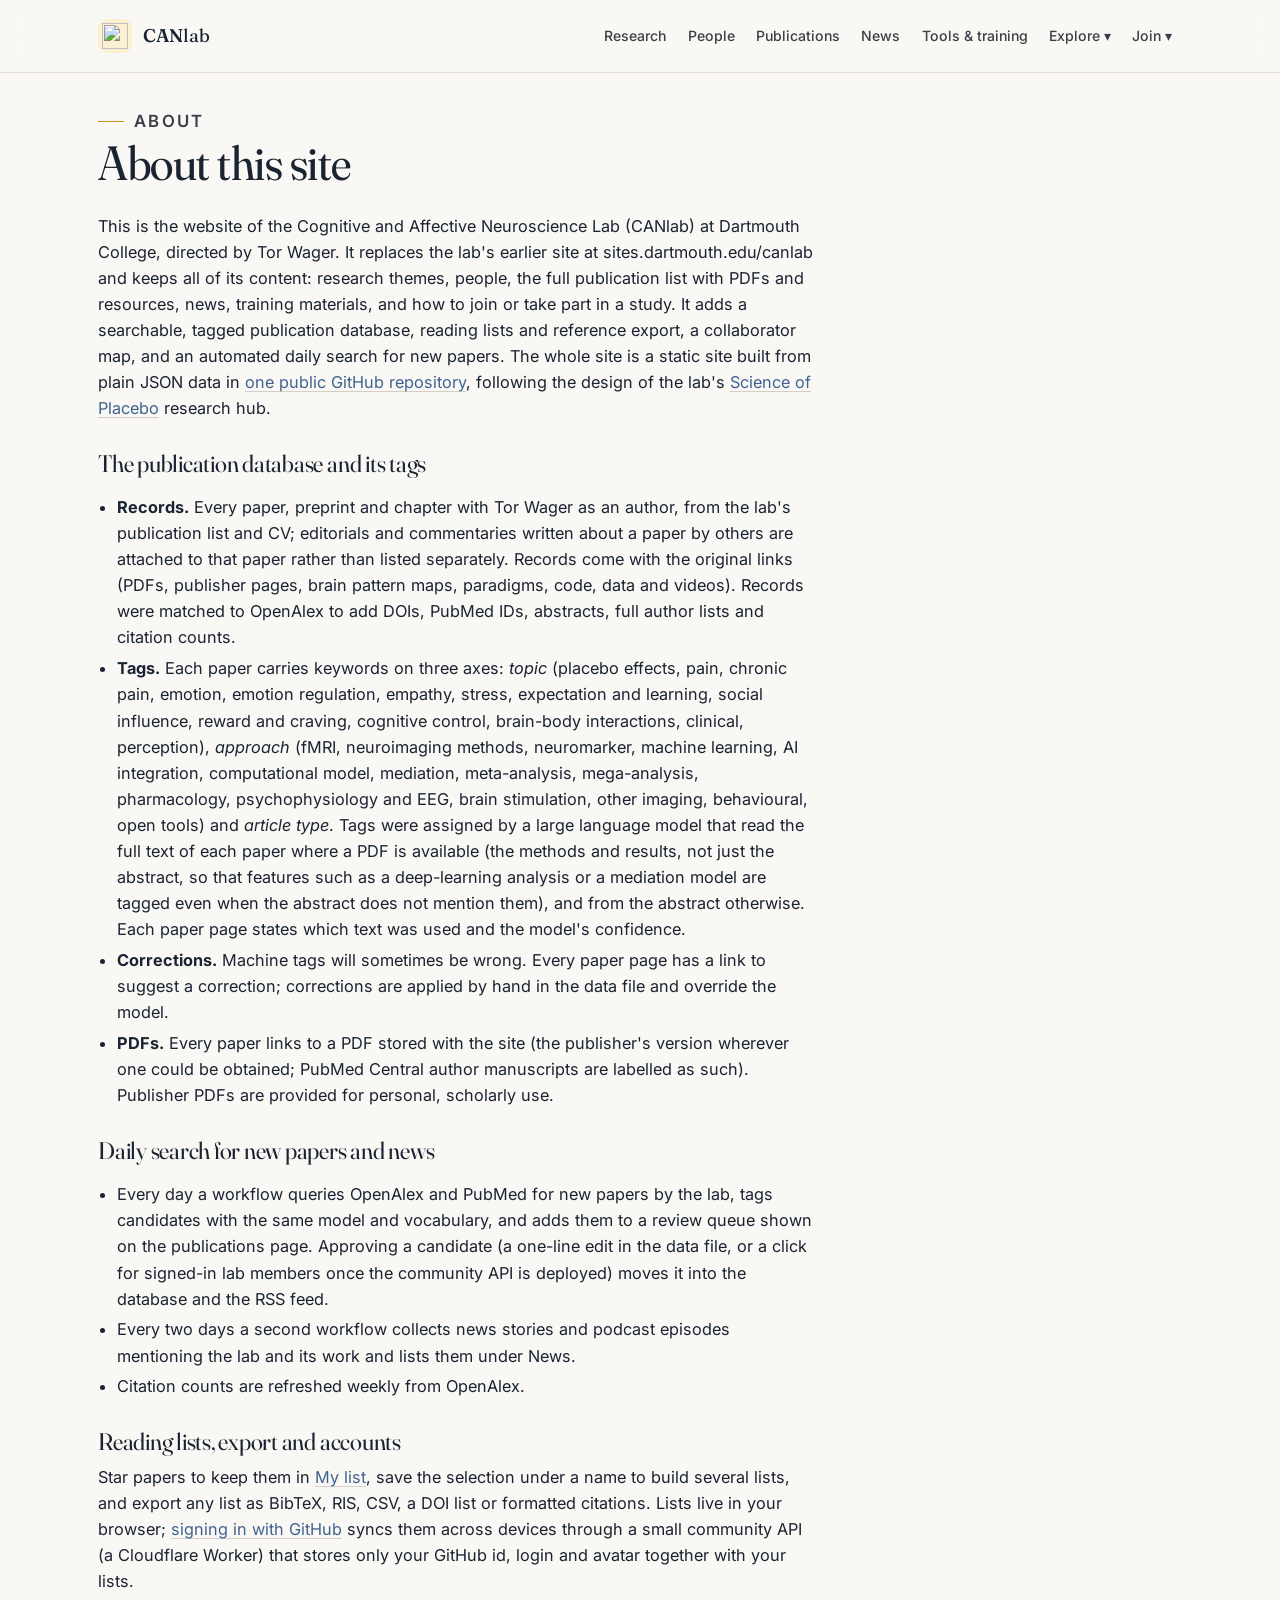
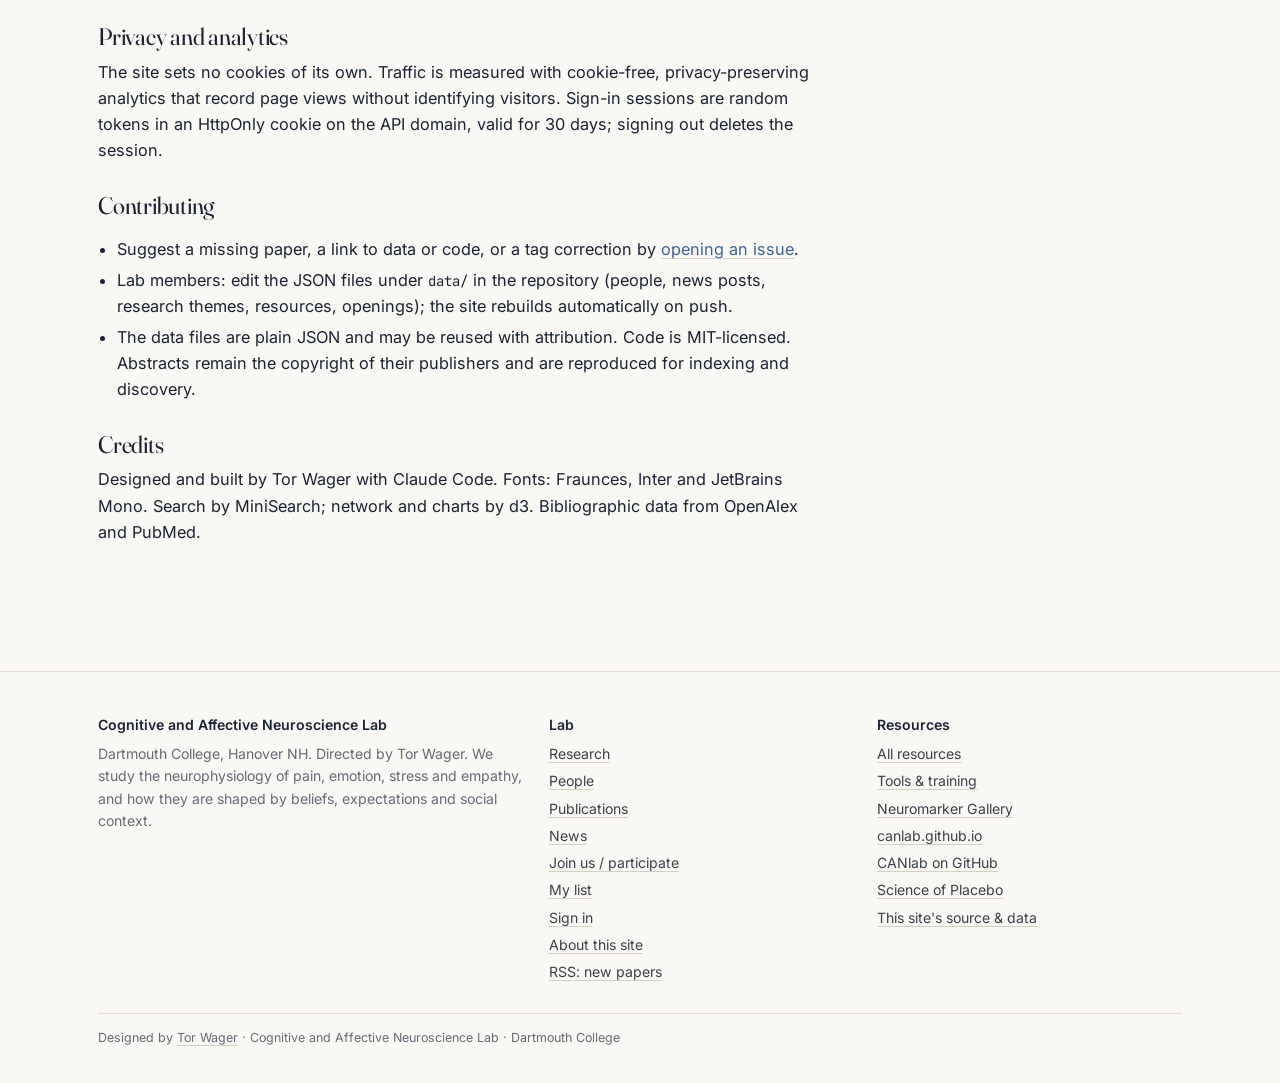
==== commit 18a47dfb: "Add Sun 2026, Resources page for Explore, neuromarker title rule - New record sun2026precision (Natu" ====
--- a/site/about.html
+++ b/site/about.html
@@ -18,7 +18,7 @@
 <meta name="twitter:image" content="https://torwager.github.io/canlab/assets/og.jpg">
 <link rel="canonical" href="https://torwager.github.io/canlab/about.html">
 <link rel="icon" href="assets/favicon.svg?v=3" type="image/svg+xml"><link rel="alternate icon" href="assets/favicon-32.png?v=3" sizes="32x32"><link rel="apple-touch-icon" href="assets/apple-touch-icon.png?v=3">
-<link rel="stylesheet" href="assets/app.css?v=6">
+<link rel="stylesheet" href="assets/app.css?v=7">
 </head>
 <body>
 <div id="site-header"></div>
@@ -60,8 +60,8 @@
   </div>
 </main>
 <div id="site-footer"></div>
-<script src="assets/config.js?v=6"></script>
-<script src="assets/app.js?v=6"></script>
-<script src="assets/layout.js?v=6"></script>
+<script src="assets/config.js?v=7"></script>
+<script src="assets/app.js?v=7"></script>
+<script src="assets/layout.js?v=7"></script>
 </body>
 </html>
